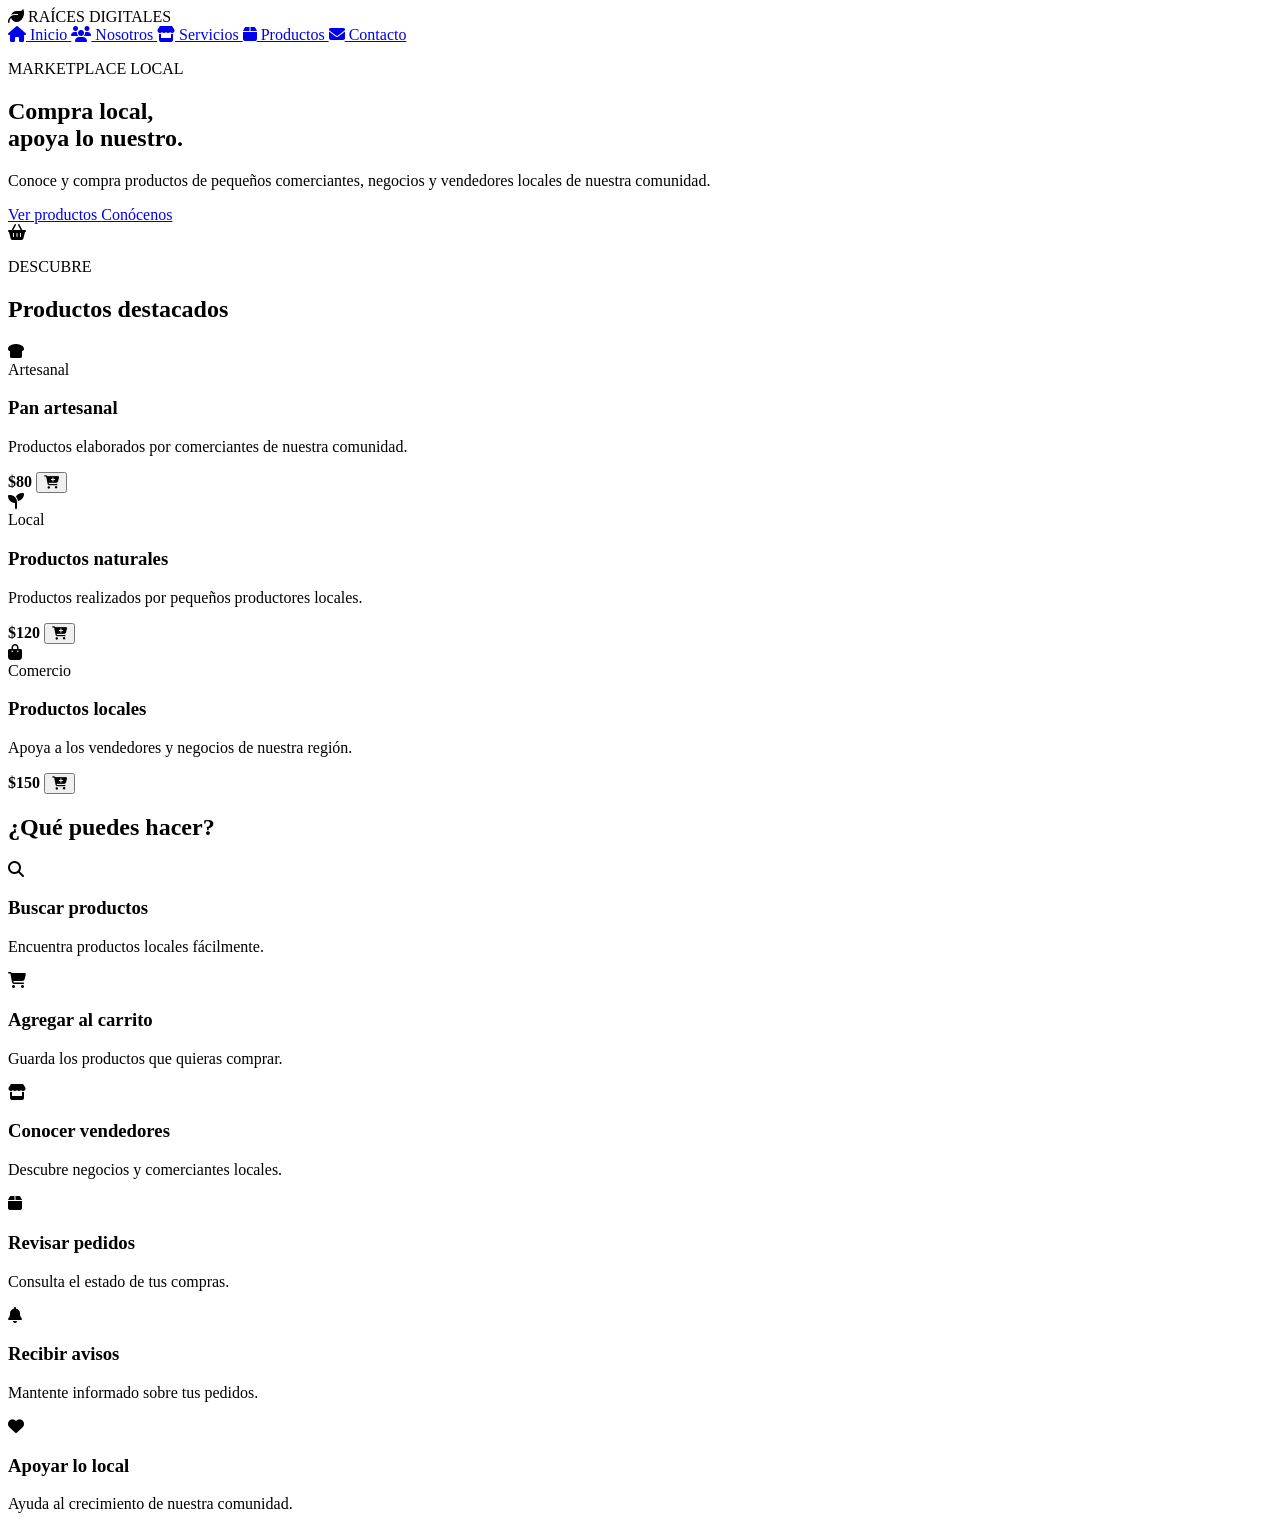
==== inicio.html @ c17b90ae "Seccion de productos y actualizacion de estatus de productos" ====
<!DOCTYPE html>
<html lang="es">

<head>
    <meta charset="UTF-8">
    <meta name="viewport" content="width=device-width, initial-scale=1.0">
    <title>Raíces Digitales</title>
    <link rel="stylesheet" href="inicio.css">
    <!-- Tipografías -->
    <link rel="preconnect" href="https://fonts.googleapis.com">
    <link rel="preconnect" href="https://fonts.gstatic.com" crossorigin>
    <link href="https://fonts.googleapis.com/css2?family=Lobster&family=Roboto+Flex:wght@300;400;500;600;700&display=swap" rel="stylesheet">
    <!-- Iconos -->
    <link rel="stylesheet" href="https://cdnjs.cloudflare.com/ajax/libs/font-awesome/6.5.2/css/all.min.css">
</head>

<body>
    <!-- ENCABEZADO -->
    <header class="header">

        <div class="logo">
            <i class="fa-solid fa-leaf"></i>
            RAÍCES DIGITALES
        </div>
        <nav class="navbar">
            <a href="inicio.html">
                <i class="fa-solid fa-house"></i>
                Inicio
            </a>
            <a href="nosotros.html">
                <i class="fa-solid fa-users"></i>
                Nosotros
            </a>
            <a href="servicios.html">
                <i class="fa-solid fa-store"></i>
                Servicios
            </a>

            <a href="productos.html">
                <i class="fa-solid fa-box"></i>
                Productos
            </a>
            <a href="contacto.html">
                <i class="fa-solid fa-envelope"></i>
                Contacto
            </a>
        </nav>
    </header>

    <main>
        <!-- PRESENTACIÓN -->
        <section class="principal">
            <div class="texto-principal">
                <p class="subtitulo">
                    MARKETPLACE LOCAL
                </p>
                <h1>
                    Compra local,<br>
                    apoya lo nuestro.
                </h1>
                <p class="descripcion">
                    Conoce y compra productos de pequeños comerciantes,
                    negocios y vendedores locales de nuestra comunidad.
                </p>
                <div class="botones">
                    <a href="servicios.html" class="btn-principal">
                        Ver productos
                    </a>
                    <a href="nosotros.html" class="btn-secundario">
                        Conócenos
                    </a>
                </div>
            </div>

            <div class="icono-principal">
                <div class="circulo">
                    <i class="fa-solid fa-basket-shopping"></i>
                </div>
            </div>
        </section>
        <!-- PRODUCTOS DESTACADOS -->
        <section class="productos">
            <div class="titulo-seccion">
                <p>DESCUBRE</p>
                <h2>
                    Productos destacados
                </h2>
            </div>
            <div class="cards">

                <div class="card">

                    <div class="imagen-card">
                        <i class="fa-solid fa-bread-slice"></i>
                    </div>

                    <div class="contenido-card">

                        <span class="categoria">
                            Artesanal
                        </span>

                        <h3>
                            Pan artesanal
                        </h3>

                        <p>
                            Productos elaborados por comerciantes
                            de nuestra comunidad.
                        </p>

                        <div class="card-abajo">

                            <strong>$80</strong>

                            <button>
                                <i class="fa-solid fa-cart-plus"></i>
                            </button>

                        </div>

                    </div>

                </div>


                <div class="card">

                    <div class="imagen-card verde">
                        <i class="fa-solid fa-seedling"></i>
                    </div>

                    <div class="contenido-card">

                        <span class="categoria">
                            Local
                        </span>

                        <h3>
                            Productos naturales
                        </h3>

                        <p>
                            Productos realizados por pequeños
                            productores locales.
                        </p>

                        <div class="card-abajo">

                            <strong>$120</strong>

                            <button>
                                <i class="fa-solid fa-cart-plus"></i>
                            </button>

                        </div>

                    </div>

                </div>


                <div class="card">

                    <div class="imagen-card azul">
                        <i class="fa-solid fa-bag-shopping"></i>
                    </div>

                    <div class="contenido-card">

                        <span class="categoria">
                            Comercio
                        </span>

                        <h3>
                            Productos locales
                        </h3>

                        <p>
                            Apoya a los vendedores y negocios
                            de nuestra región.
                        </p>

                        <div class="card-abajo">

                            <strong>$150</strong>

                            <button>
                                <i class="fa-solid fa-cart-plus"></i>
                            </button>

                        </div>

                    </div>

                </div>

            </div>

        </section>


        <!-- ACCIONES DEL MARKETPLACE -->

        <section class="acciones">

            <h2>
                ¿Qué puedes hacer?
            </h2>

            <div class="iconos">

                <div class="icono">

                    <i class="fa-solid fa-magnifying-glass"></i>

                    <h3>
                        Buscar productos
                    </h3>

                    <p>
                        Encuentra productos locales fácilmente.
                    </p>

                </div>


                <div class="icono">

                    <i class="fa-solid fa-cart-shopping"></i>

                    <h3>
                        Agregar al carrito
                    </h3>

                    <p>
                        Guarda los productos que quieras comprar.
                    </p>
                </div>
                <div class="icono">

                    <i class="fa-solid fa-store"></i>

                    <h3>
                        Conocer vendedores
                    </h3>

                    <p>
                        Descubre negocios y comerciantes locales.
                    </p>

                </div>


                <div class="icono">

                    <i class="fa-solid fa-box"></i>

                    <h3>
                        Revisar pedidos
                    </h3>

                    <p>
                        Consulta el estado de tus compras.
                    </p>

                </div>


                <div class="icono">

                    <i class="fa-solid fa-bell"></i>

                    <h3>
                        Recibir avisos
                    </h3>

                    <p>
                        Mantente informado sobre tus pedidos.
                    </p>

                </div>
                <div class="icono">

                    <i class="fa-solid fa-heart"></i>

                    <h3>
                        Apoyar lo local
                    </h3>
                    <p>
                        Ayuda al crecimiento de nuestra comunidad.
                    </p>
                </div>
            </div>
        </section>
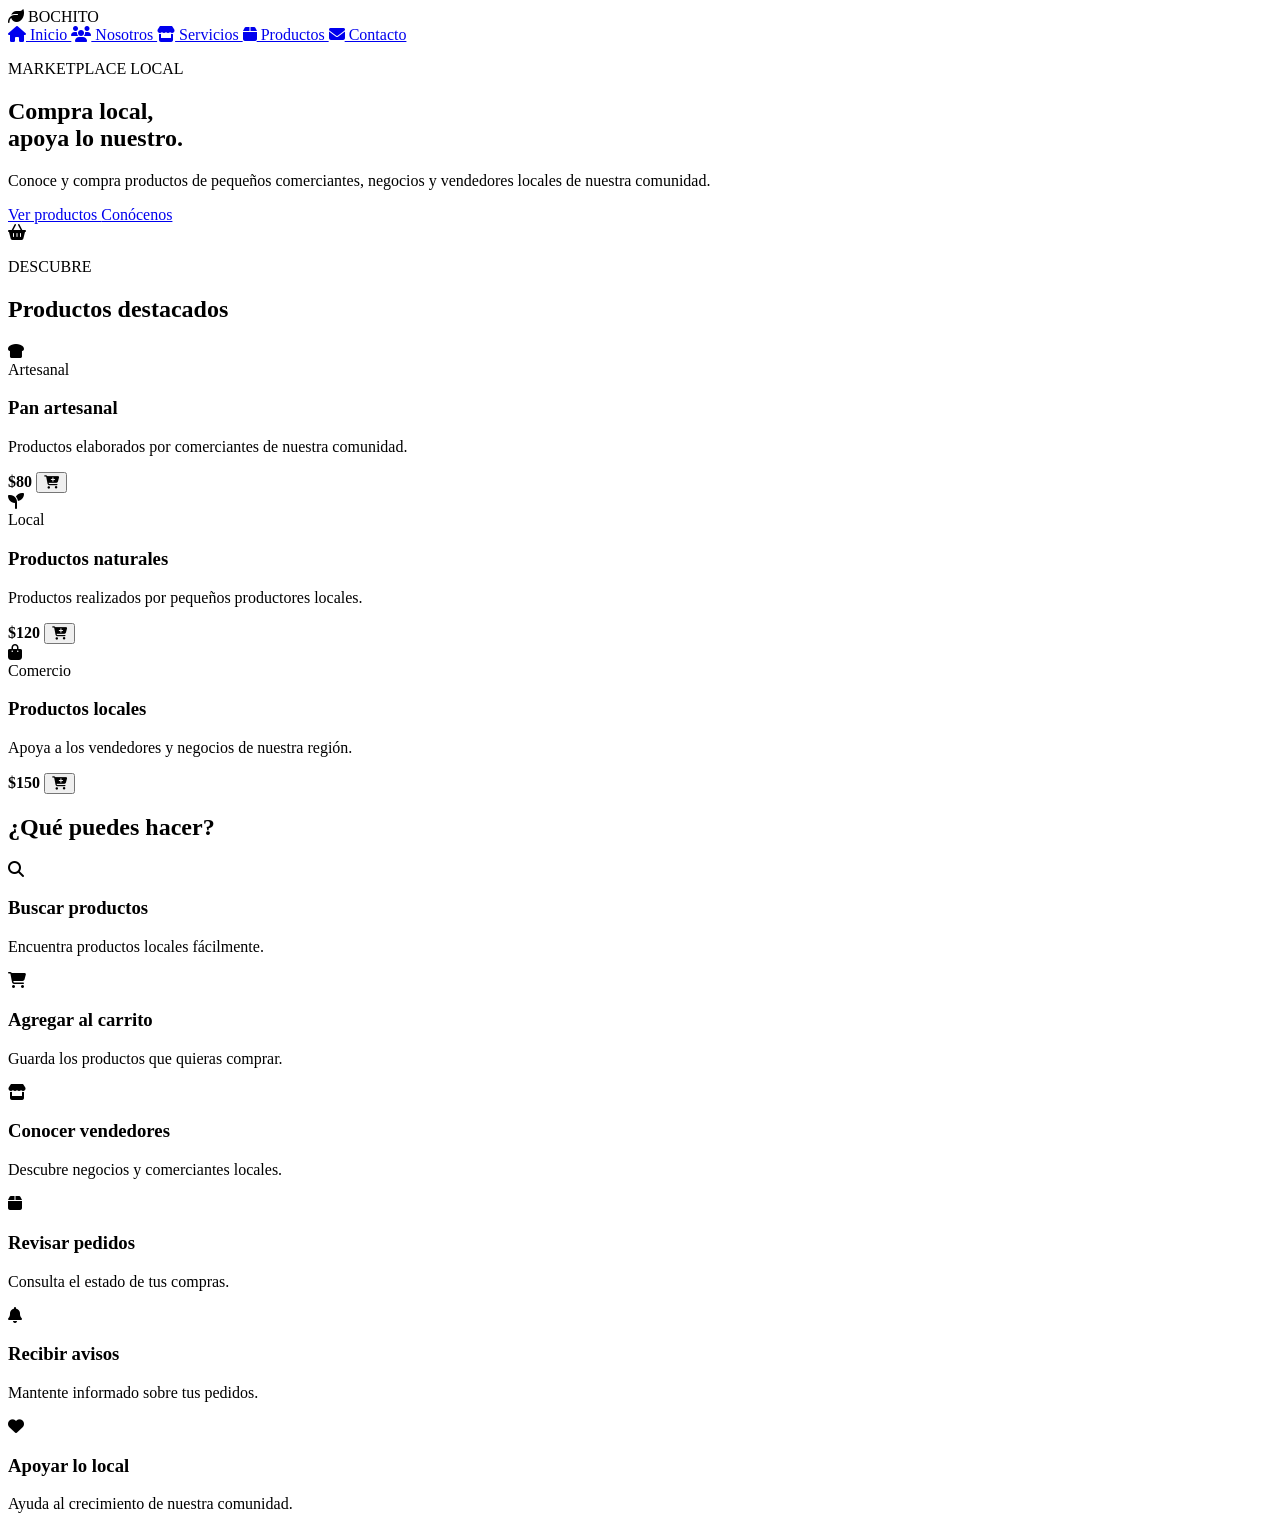
==== commit 68e2c71b: "Estructuracion en inicio" ====
--- a/inicio.html
+++ b/inicio.html
@@ -4,23 +4,20 @@
 <head>
     <meta charset="UTF-8">
     <meta name="viewport" content="width=device-width, initial-scale=1.0">
-    <title>Raíces Digitales</title>
+    <title>BOCHITO</title>
     <link rel="stylesheet" href="inicio.css">
-    <!-- Tipografías -->
     <link rel="preconnect" href="https://fonts.googleapis.com">
     <link rel="preconnect" href="https://fonts.gstatic.com" crossorigin>
     <link href="https://fonts.googleapis.com/css2?family=Lobster&family=Roboto+Flex:wght@300;400;500;600;700&display=swap" rel="stylesheet">
-    <!-- Iconos -->
     <link rel="stylesheet" href="https://cdnjs.cloudflare.com/ajax/libs/font-awesome/6.5.2/css/all.min.css">
 </head>
 
 <body>
-    <!-- ENCABEZADO -->
     <header class="header">
 
         <div class="logo">
             <i class="fa-solid fa-leaf"></i>
-            RAÍCES DIGITALES
+            BOCHITO
         </div>
         <nav class="navbar">
             <a href="inicio.html">
@@ -48,7 +45,6 @@
     </header>
 
     <main>
-        <!-- PRESENTACIÓN -->
         <section class="principal">
             <div class="texto-principal">
                 <p class="subtitulo">
@@ -78,7 +74,6 @@
                 </div>
             </div>
         </section>
-        <!-- PRODUCTOS DESTACADOS -->
         <section class="productos">
             <div class="titulo-seccion">
                 <p>DESCUBRE</p>
@@ -87,203 +82,127 @@
                 </h2>
             </div>
             <div class="cards">
-
                 <div class="card">
-
                     <div class="imagen-card">
                         <i class="fa-solid fa-bread-slice"></i>
                     </div>
-
                     <div class="contenido-card">
-
-                        <span class="categoria">
-                            Artesanal
-                        </span>
-
+                        <span class="categoria">Artesanal</span>
                         <h3>
                             Pan artesanal
                         </h3>
-
                         <p>
                             Productos elaborados por comerciantes
                             de nuestra comunidad.
                         </p>
-
                         <div class="card-abajo">
-
                             <strong>$80</strong>
-
                             <button>
                                 <i class="fa-solid fa-cart-plus"></i>
                             </button>
-
                         </div>
-
-                    </div>
-
-                </div>
-
-
+                    </div>
+                </div>
                 <div class="card">
-
                     <div class="imagen-card verde">
                         <i class="fa-solid fa-seedling"></i>
                     </div>
-
                     <div class="contenido-card">
-
                         <span class="categoria">
                             Local
                         </span>
-
                         <h3>
                             Productos naturales
                         </h3>
-
                         <p>
                             Productos realizados por pequeños
                             productores locales.
                         </p>
-
                         <div class="card-abajo">
-
                             <strong>$120</strong>
-
                             <button>
                                 <i class="fa-solid fa-cart-plus"></i>
                             </button>
-
                         </div>
-
-                    </div>
-
-                </div>
-
-
+                    </div>
+                </div>
                 <div class="card">
-
                     <div class="imagen-card azul">
                         <i class="fa-solid fa-bag-shopping"></i>
                     </div>
-
                     <div class="contenido-card">
-
                         <span class="categoria">
                             Comercio
                         </span>
-
                         <h3>
                             Productos locales
                         </h3>
-
                         <p>
                             Apoya a los vendedores y negocios
                             de nuestra región.
                         </p>
-
                         <div class="card-abajo">
-
                             <strong>$150</strong>
-
                             <button>
                                 <i class="fa-solid fa-cart-plus"></i>
                             </button>
-
                         </div>
-
-                    </div>
-
-                </div>
-
-            </div>
-
+                    </div>
+                </div>
+            </div>
         </section>
-
-
-        <!-- ACCIONES DEL MARKETPLACE -->
-
         <section class="acciones">
-
             <h2>
                 ¿Qué puedes hacer?
             </h2>
-
             <div class="iconos">
-
-                <div class="icono">
-
+                <div class="icono">
                     <i class="fa-solid fa-magnifying-glass"></i>
-
                     <h3>
                         Buscar productos
                     </h3>
-
                     <p>
                         Encuentra productos locales fácilmente.
                     </p>
-
-                </div>
-
-
-                <div class="icono">
-
+                </div>
+                <div class="icono">
                     <i class="fa-solid fa-cart-shopping"></i>
-
                     <h3>
                         Agregar al carrito
                     </h3>
-
                     <p>
                         Guarda los productos que quieras comprar.
                     </p>
                 </div>
                 <div class="icono">
-
                     <i class="fa-solid fa-store"></i>
-
                     <h3>
                         Conocer vendedores
                     </h3>
-
                     <p>
                         Descubre negocios y comerciantes locales.
                     </p>
-
-                </div>
-
-
-                <div class="icono">
-
+                </div>
+                <div class="icono">
                     <i class="fa-solid fa-box"></i>
-
                     <h3>
                         Revisar pedidos
                     </h3>
-
                     <p>
                         Consulta el estado de tus compras.
                     </p>
-
-                </div>
-
-
-                <div class="icono">
-
+                </div>
+                <div class="icono">
                     <i class="fa-solid fa-bell"></i>
-
                     <h3>
                         Recibir avisos
                     </h3>
-
                     <p>
                         Mantente informado sobre tus pedidos.
                     </p>
-
-                </div>
-                <div class="icono">
-
+                </div>
+                <div class="icono">
                     <i class="fa-solid fa-heart"></i>
-
                     <h3>
                         Apoyar lo local
                     </h3>
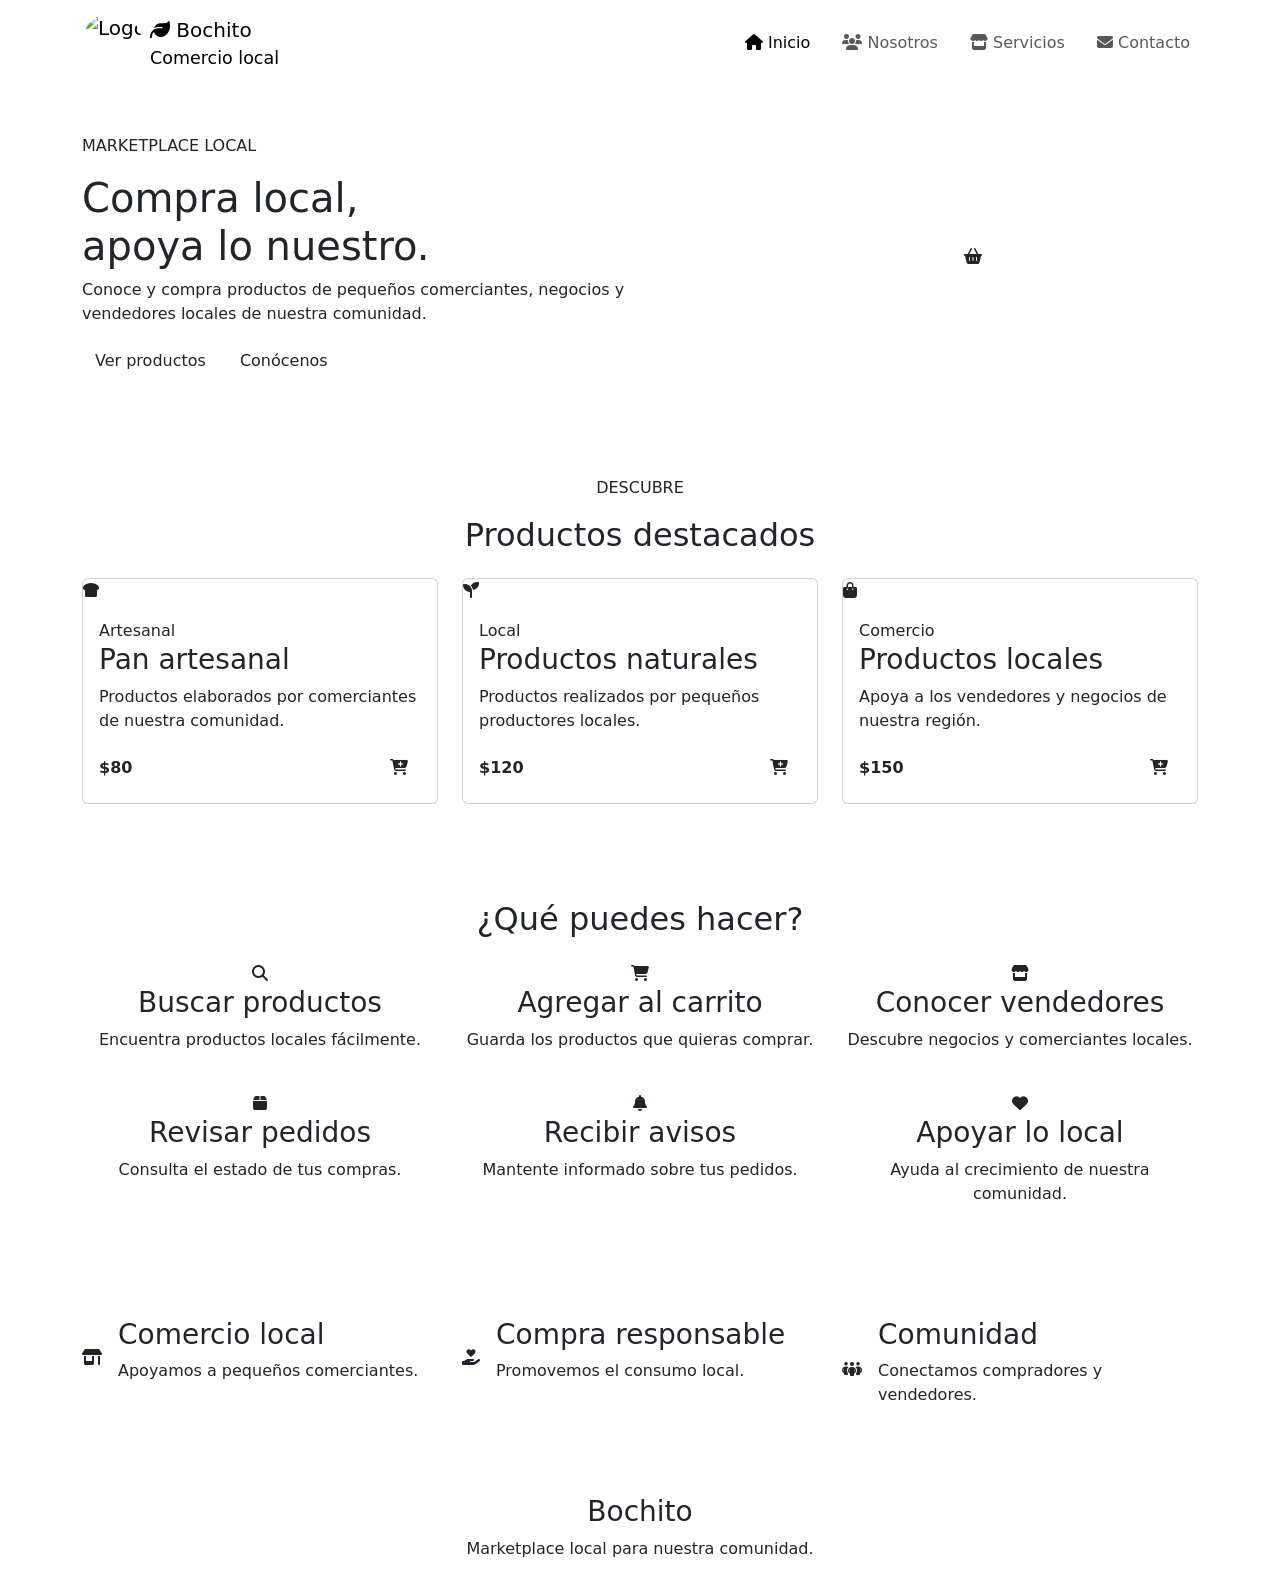
==== commit 76b0414b: "Actualizacion inicio" ====
--- a/inicio.html
+++ b/inicio.html
@@ -4,211 +4,297 @@
 <head>
     <meta charset="UTF-8">
     <meta name="viewport" content="width=device-width, initial-scale=1.0">
-    <title>BOCHITO</title>
+
+    <title>Bochito</title>
+
+    <link href="https://cdn.jsdelivr.net/npm/bootstrap@5.0.2/dist/css/bootstrap.min.css" rel="stylesheet"
+        integrity="sha384-E VSTQN3/azprG1Anm3QDgpJLIm9Nao0Yz1ztcQTwFspd3yD65VohhpuuCOmLASjC" crossorigin="anonymous">
+
+    <!-- Tu CSS (DESPUÉS de Bootstrap) -->
     <link rel="stylesheet" href="inicio.css">
+
     <link rel="preconnect" href="https://fonts.googleapis.com">
     <link rel="preconnect" href="https://fonts.gstatic.com" crossorigin>
     <link href="https://fonts.googleapis.com/css2?family=Lobster&family=Roboto+Flex:wght@300;400;500;600;700&display=swap" rel="stylesheet">
+
     <link rel="stylesheet" href="https://cdnjs.cloudflare.com/ajax/libs/font-awesome/6.5.2/css/all.min.css">
 </head>
 
 <body>
+
+    <!-- ENCABEZADO -->
     <header class="header">
-
-        <div class="logo">
-            <i class="fa-solid fa-leaf"></i>
-            BOCHITO
-        </div>
-        <nav class="navbar">
-            <a href="inicio.html">
-                <i class="fa-solid fa-house"></i>
-                Inicio
-            </a>
-            <a href="nosotros.html">
-                <i class="fa-solid fa-users"></i>
-                Nosotros
-            </a>
-            <a href="servicios.html">
-                <i class="fa-solid fa-store"></i>
-                Servicios
-            </a>
-
-            <a href="productos.html">
-                <i class="fa-solid fa-box"></i>
-                Productos
-            </a>
-            <a href="contacto.html">
-                <i class="fa-solid fa-envelope"></i>
-                Contacto
-            </a>
+        <nav class="navbar navbar-expand-lg">
+            <div class="container">
+
+                <a class="navbar-brand logo d-flex align-items-center gap-2" href="inicio.html">
+                    <img src="logo1.jpeg" alt="Logo Bochito Envíos y Ventas" width="60" height="60"
+                        class="rounded-circle d-inline-block align-text-top">
+
+                    <div class="logo-texto d-flex flex-column">
+                        <span>
+                            <i class="fa-solid fa-leaf"></i>
+                            Bochito
+                        </span>
+                        <small>Comercio local</small>
+                    </div>
+                </a>
+
+                <button class="navbar-toggler" type="button" data-bs-toggle="collapse"
+                    data-bs-target="#menuPrincipal" aria-controls="menuPrincipal"
+                    aria-expanded="false" aria-label="Mostrar menú">
+                    <span class="navbar-toggler-icon"></span>
+                </button>
+
+                <div class="collapse navbar-collapse justify-content-end" id="menuPrincipal">
+                    <ul class="navbar-nav gap-lg-3">
+                        <li class="nav-item">
+                            <a class="nav-link active" href="inicio.html"><i class="fa-solid fa-house"></i> Inicio</a>
+                        </li>
+                        <li class="nav-item">
+                            <a class="nav-link" href="nosotros.html"><i class="fa-solid fa-users"></i> Nosotros</a>
+                        </li>
+                        <li class="nav-item">
+                            <a class="nav-link" href="servicios.html"><i class="fa-solid fa-store"></i> Servicios</a>
+                        </li>
+                        <li class="nav-item">
+                            <a class="nav-link" href="contacto.html"><i class="fa-solid fa-envelope"></i> Contacto</a>
+                        </li>
+                    </ul>
+                </div>
+
+            </div>
         </nav>
     </header>
 
+
+    <!-- CONTENIDO PRINCIPAL -->
     <main>
+
+        <!-- SECCIÓN PRINCIPAL -->
         <section class="principal">
-            <div class="texto-principal">
-                <p class="subtitulo">
-                    MARKETPLACE LOCAL
-                </p>
-                <h1>
-                    Compra local,<br>
-                    apoya lo nuestro.
-                </h1>
-                <p class="descripcion">
-                    Conoce y compra productos de pequeños comerciantes,
-                    negocios y vendedores locales de nuestra comunidad.
-                </p>
-                <div class="botones">
-                    <a href="servicios.html" class="btn-principal">
-                        Ver productos
-                    </a>
-                    <a href="nosotros.html" class="btn-secundario">
-                        Conócenos
-                    </a>
-                </div>
-            </div>
-
-            <div class="icono-principal">
-                <div class="circulo">
-                    <i class="fa-solid fa-basket-shopping"></i>
+            <div class="container">
+                <div class="row align-items-center py-5">
+
+                    <div class="col-lg-7 texto-principal text-center text-lg-start">
+                        <p class="subtitulo">MARKETPLACE LOCAL</p>
+
+                        <h1>
+                            Compra local,<br>
+                            apoya lo nuestro.
+                        </h1>
+
+                        <p class="descripcion">
+                            Conoce y compra productos de pequeños comerciantes,
+                            negocios y vendedores locales de nuestra comunidad.
+                        </p>
+
+                        <div class="botones d-flex flex-wrap gap-2 justify-content-center justify-content-lg-start">
+                            <a href="servicios.html" class="btn-principal btn">Ver productos</a>
+                            <a href="nosotros.html" class="btn-secundario btn">Conócenos</a>
+                        </div>
+                    </div>
+
+                    <div class="col-lg-5 icono-principal d-none d-lg-flex justify-content-center">
+                        <div class="circulo">
+                            <i class="fa-solid fa-basket-shopping"></i>
+                        </div>
+                    </div>
+
                 </div>
             </div>
         </section>
-        <section class="productos">
-            <div class="titulo-seccion">
-                <p>DESCUBRE</p>
-                <h2>
-                    Productos destacados
-                </h2>
-            </div>
-            <div class="cards">
-                <div class="card">
-                    <div class="imagen-card">
-                        <i class="fa-solid fa-bread-slice"></i>
-                    </div>
-                    <div class="contenido-card">
-                        <span class="categoria">Artesanal</span>
-                        <h3>
-                            Pan artesanal
-                        </h3>
-                        <p>
-                            Productos elaborados por comerciantes
-                            de nuestra comunidad.
-                        </p>
-                        <div class="card-abajo">
-                            <strong>$80</strong>
-                            <button>
-                                <i class="fa-solid fa-cart-plus"></i>
-                            </button>
-                        </div>
-                    </div>
-                </div>
-                <div class="card">
-                    <div class="imagen-card verde">
-                        <i class="fa-solid fa-seedling"></i>
-                    </div>
-                    <div class="contenido-card">
-                        <span class="categoria">
-                            Local
-                        </span>
-                        <h3>
-                            Productos naturales
-                        </h3>
-                        <p>
-                            Productos realizados por pequeños
-                            productores locales.
-                        </p>
-                        <div class="card-abajo">
-                            <strong>$120</strong>
-                            <button>
-                                <i class="fa-solid fa-cart-plus"></i>
-                            </button>
-                        </div>
-                    </div>
-                </div>
-                <div class="card">
-                    <div class="imagen-card azul">
-                        <i class="fa-solid fa-bag-shopping"></i>
-                    </div>
-                    <div class="contenido-card">
-                        <span class="categoria">
-                            Comercio
-                        </span>
-                        <h3>
-                            Productos locales
-                        </h3>
-                        <p>
-                            Apoya a los vendedores y negocios
-                            de nuestra región.
-                        </p>
-                        <div class="card-abajo">
-                            <strong>$150</strong>
-                            <button>
-                                <i class="fa-solid fa-cart-plus"></i>
-                            </button>
-                        </div>
-                    </div>
+
+
+        <!-- PRODUCTOS DESTACADOS -->
+        <section class="productos py-5">
+            <div class="container">
+
+                <div class="titulo-seccion text-center mb-4">
+                    <p>DESCUBRE</p>
+                    <h2>Productos destacados</h2>
+                </div>
+
+                <div class="cards row g-4">
+
+                    <!-- TARJETA 1 -->
+                    <div class="col-12 col-md-6 col-lg-4">
+                        <div class="card h-100">
+                            <div class="imagen-card">
+                                <i class="fa-solid fa-bread-slice"></i>
+                            </div>
+                            <div class="contenido-card card-body d-flex flex-column">
+                                <span class="categoria">Artesanal</span>
+                                <h3>Pan artesanal</h3>
+                                <p>Productos elaborados por comerciantes de nuestra comunidad.</p>
+                                <div class="card-abajo mt-auto d-flex justify-content-between align-items-center">
+                                    <strong>$80</strong>
+                                    <button type="button" class="btn" aria-label="Agregar Pan artesanal al carrito">
+                                        <i class="fa-solid fa-cart-plus"></i>
+                                    </button>
+                                </div>
+                            </div>
+                        </div>
+                    </div>
+
+                    <!-- TARJETA 2 -->
+                    <div class="col-12 col-md-6 col-lg-4">
+                        <div class="card h-100">
+                            <div class="imagen-card verde">
+                                <i class="fa-solid fa-seedling"></i>
+                            </div>
+                            <div class="contenido-card card-body d-flex flex-column">
+                                <span class="categoria">Local</span>
+                                <h3>Productos naturales</h3>
+                                <p>Productos realizados por pequeños productores locales.</p>
+                                <div class="card-abajo mt-auto d-flex justify-content-between align-items-center">
+                                    <strong>$120</strong>
+                                    <button type="button" class="btn" aria-label="Agregar Productos naturales al carrito">
+                                        <i class="fa-solid fa-cart-plus"></i>
+                                    </button>
+                                </div>
+                            </div>
+                        </div>
+                    </div>
+
+                    <!-- TARJETA 3 -->
+                    <div class="col-12 col-md-6 col-lg-4">
+                        <div class="card h-100">
+                            <div class="imagen-card azul">
+                                <i class="fa-solid fa-bag-shopping"></i>
+                            </div>
+                            <div class="contenido-card card-body d-flex flex-column">
+                                <span class="categoria">Comercio</span>
+                                <h3>Productos locales</h3>
+                                <p>Apoya a los vendedores y negocios de nuestra región.</p>
+                                <div class="card-abajo mt-auto d-flex justify-content-between align-items-center">
+                                    <strong>$150</strong>
+                                    <button type="button" class="btn" aria-label="Agregar Productos locales al carrito">
+                                        <i class="fa-solid fa-cart-plus"></i>
+                                    </button>
+                                </div>
+                            </div>
+                        </div>
+                    </div>
+
                 </div>
             </div>
         </section>
-        <section class="acciones">
-            <h2>
-                ¿Qué puedes hacer?
-            </h2>
-            <div class="iconos">
-                <div class="icono">
-                    <i class="fa-solid fa-magnifying-glass"></i>
-                    <h3>
-                        Buscar productos
-                    </h3>
-                    <p>
-                        Encuentra productos locales fácilmente.
-                    </p>
-                </div>
-                <div class="icono">
-                    <i class="fa-solid fa-cart-shopping"></i>
-                    <h3>
-                        Agregar al carrito
-                    </h3>
-                    <p>
-                        Guarda los productos que quieras comprar.
-                    </p>
-                </div>
-                <div class="icono">
-                    <i class="fa-solid fa-store"></i>
-                    <h3>
-                        Conocer vendedores
-                    </h3>
-                    <p>
-                        Descubre negocios y comerciantes locales.
-                    </p>
-                </div>
-                <div class="icono">
-                    <i class="fa-solid fa-box"></i>
-                    <h3>
-                        Revisar pedidos
-                    </h3>
-                    <p>
-                        Consulta el estado de tus compras.
-                    </p>
-                </div>
-                <div class="icono">
-                    <i class="fa-solid fa-bell"></i>
-                    <h3>
-                        Recibir avisos
-                    </h3>
-                    <p>
-                        Mantente informado sobre tus pedidos.
-                    </p>
-                </div>
-                <div class="icono">
-                    <i class="fa-solid fa-heart"></i>
-                    <h3>
-                        Apoyar lo local
-                    </h3>
-                    <p>
-                        Ayuda al crecimiento de nuestra comunidad.
-                    </p>
-                </div>
-            </div>
-        </section>+
+
+        <!-- ACCIONES -->
+        <section class="acciones py-5">
+            <div class="container">
+
+                <h2 class="text-center mb-4">¿Qué puedes hacer?</h2>
+
+                <div class="iconos row g-4">
+
+                    <div class="col-12 col-sm-6 col-lg-4">
+                        <div class="icono text-center h-100">
+                            <i class="fa-solid fa-magnifying-glass"></i>
+                            <h3>Buscar productos</h3>
+                            <p>Encuentra productos locales fácilmente.</p>
+                        </div>
+                    </div>
+
+                    <div class="col-12 col-sm-6 col-lg-4">
+                        <div class="icono text-center h-100">
+                            <i class="fa-solid fa-cart-shopping"></i>
+                            <h3>Agregar al carrito</h3>
+                            <p>Guarda los productos que quieras comprar.</p>
+                        </div>
+                    </div>
+
+                    <div class="col-12 col-sm-6 col-lg-4">
+                        <div class="icono text-center h-100">
+                            <i class="fa-solid fa-store"></i>
+                            <h3>Conocer vendedores</h3>
+                            <p>Descubre negocios y comerciantes locales.</p>
+                        </div>
+                    </div>
+
+                    <div class="col-12 col-sm-6 col-lg-4">
+                        <div class="icono text-center h-100">
+                            <i class="fa-solid fa-box"></i>
+                            <h3>Revisar pedidos</h3>
+                            <p>Consulta el estado de tus compras.</p>
+                        </div>
+                    </div>
+
+                    <div class="col-12 col-sm-6 col-lg-4">
+                        <div class="icono text-center h-100">
+                            <i class="fa-solid fa-bell"></i>
+                            <h3>Recibir avisos</h3>
+                            <p>Mantente informado sobre tus pedidos.</p>
+                        </div>
+                    </div>
+
+                    <div class="col-12 col-sm-6 col-lg-4">
+                        <div class="icono text-center h-100">
+                            <i class="fa-solid fa-heart"></i>
+                            <h3>Apoyar lo local</h3>
+                            <p>Ayuda al crecimiento de nuestra comunidad.</p>
+                        </div>
+                    </div>
+
+                </div>
+            </div>
+        </section>
+
+
+        <!-- BENEFICIOS -->
+        <section class="beneficios py-5">
+            <div class="container">
+                <div class="row g-4">
+
+                    <div class="col-12 col-md-4">
+                        <div class="beneficio d-flex align-items-center gap-3">
+                            <div class="icono-beneficio"><i class="fa-solid fa-shop"></i></div>
+                            <div>
+                                <h3>Comercio local</h3>
+                                <p>Apoyamos a pequeños comerciantes.</p>
+                            </div>
+                        </div>
+                    </div>
+
+                    <div class="col-12 col-md-4">
+                        <div class="beneficio d-flex align-items-center gap-3">
+                            <div class="icono-beneficio"><i class="fa-solid fa-hand-holding-heart"></i></div>
+                            <div>
+                                <h3>Compra responsable</h3>
+                                <p>Promovemos el consumo local.</p>
+                            </div>
+                        </div>
+                    </div>
+
+                    <div class="col-12 col-md-4">
+                        <div class="beneficio d-flex align-items-center gap-3">
+                            <div class="icono-beneficio"><i class="fa-solid fa-people-group"></i></div>
+                            <div>
+                                <h3>Comunidad</h3>
+                                <p>Conectamos compradores y vendedores.</p>
+                            </div>
+                        </div>
+                    </div>
+
+                </div>
+            </div>
+        </section>
+
+    </main>
+
+    <footer class="footer text-center py-4">
+        <div class="container">
+            <h3>Bochito</h3>
+            <p class="mb-0">Marketplace local para nuestra comunidad.</p>
+        </div>
+    </footer>
+
+    <!-- Bootstrap JS (justo antes de cerrar body) -->
+    <script src="https://cdn.jsdelivr.net/npm/bootstrap@5.0.2/dist/js/bootstrap.bundle.min.js"
+        integrity="sha384-MrcW6ZMFYlzcLA8Nl+NtUVF0sA7MsXsP1UyJoMp4YLEuNSfAP+JcXn/tWtIaxVXM" crossorigin="anonymous"></script>
+
+</body>
+
+</html>
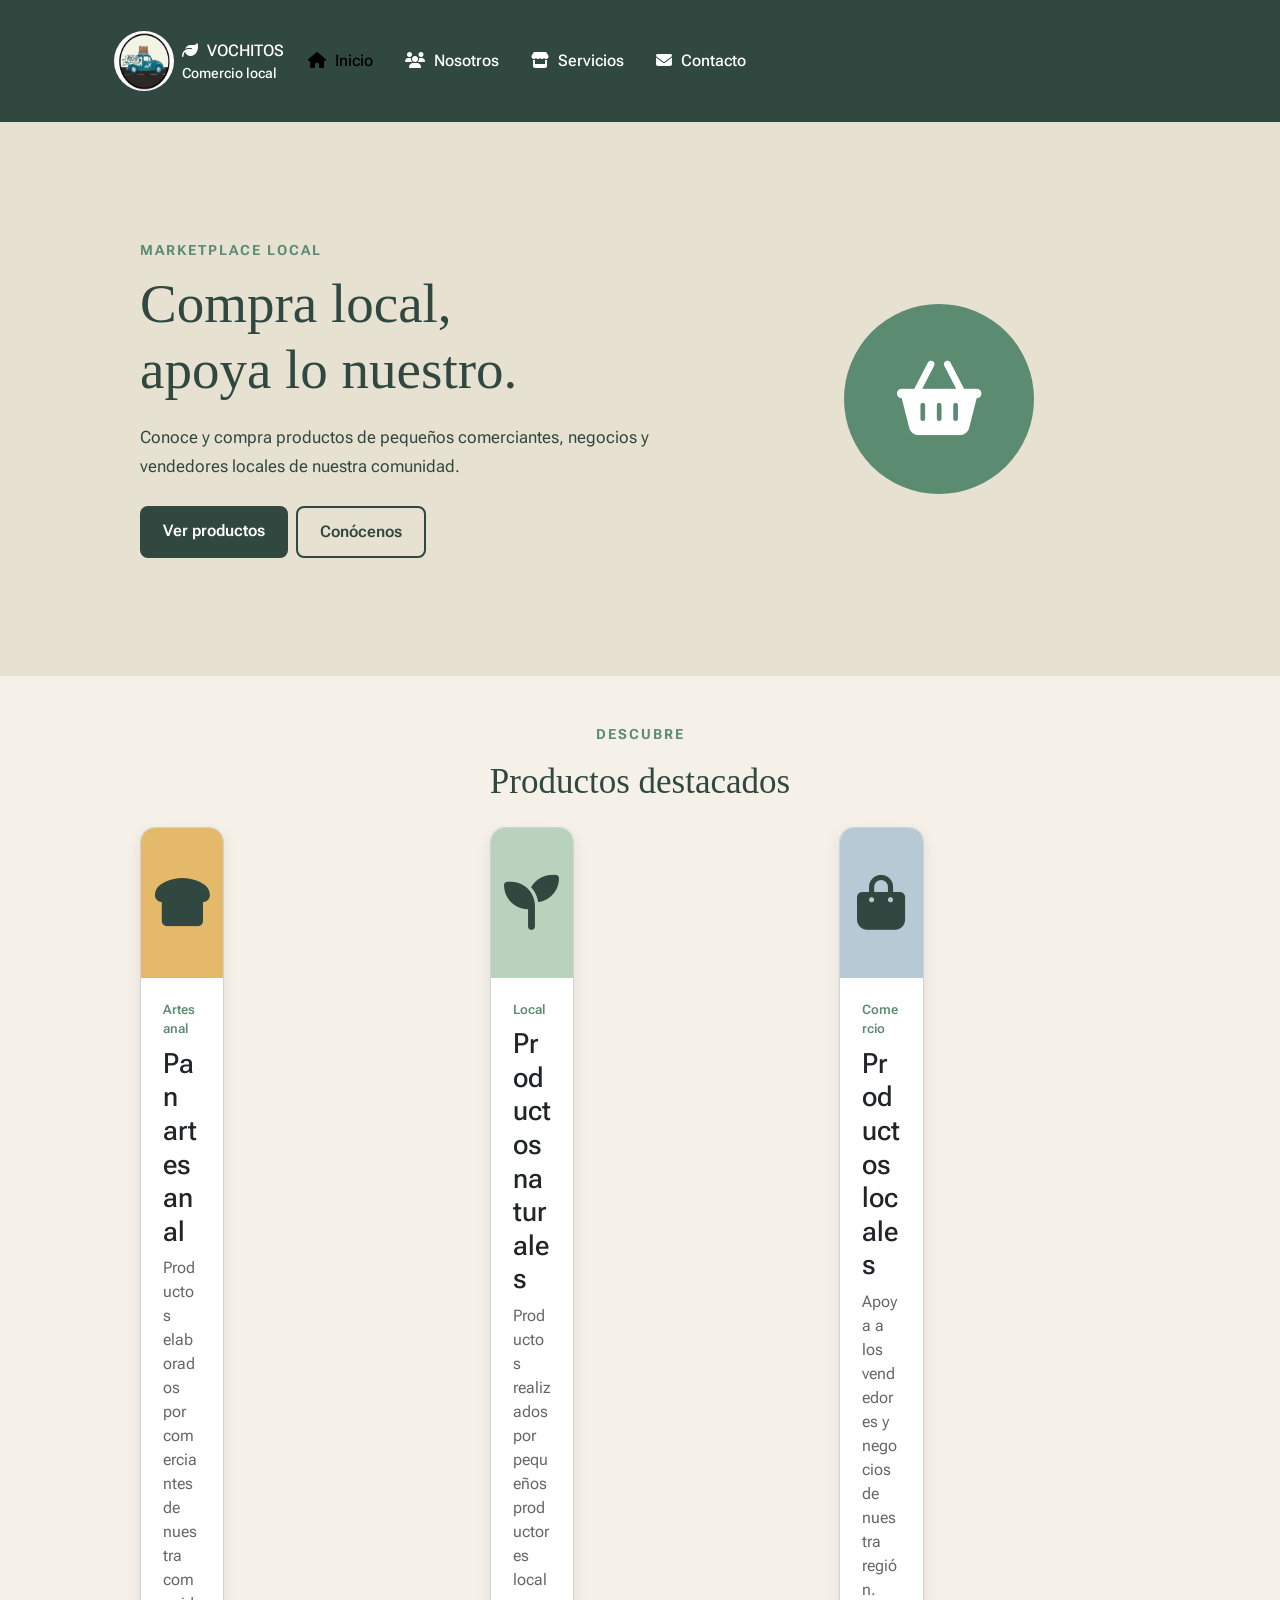
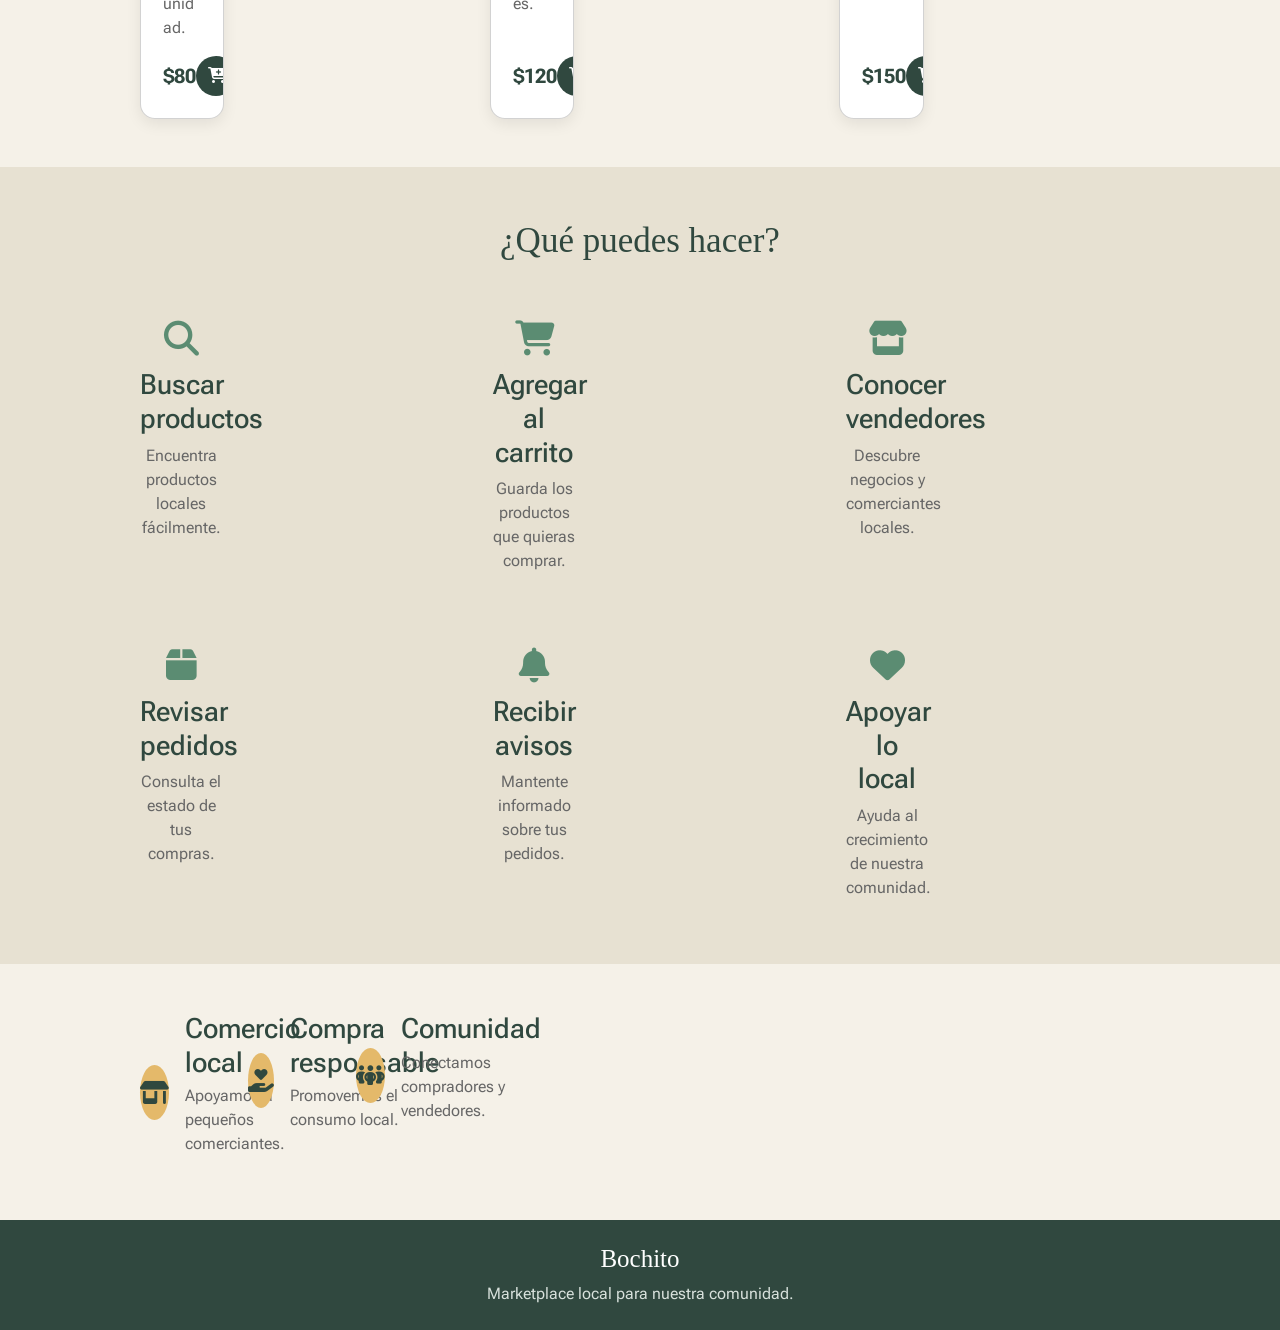
==== commit 5d17c90d: "Cambio Inicio, nosotros" ====
--- a/inicio.html
+++ b/inicio.html
@@ -8,10 +8,10 @@
     <title>Bochito</title>
 
     <link href="https://cdn.jsdelivr.net/npm/bootstrap@5.0.2/dist/css/bootstrap.min.css" rel="stylesheet"
-        integrity="sha384-E VSTQN3/azprG1Anm3QDgpJLIm9Nao0Yz1ztcQTwFspd3yD65VohhpuuCOmLASjC" crossorigin="anonymous">
+        integrity="sha384-EVSTQN3/azprG1Anm3QDgpJLIm9Nao0Yz1ztcQTwFspd3yD65VohhpuuCOmLASjC" crossorigin="anonymous">
 
     <!-- Tu CSS (DESPUÉS de Bootstrap) -->
-    <link rel="stylesheet" href="inicio.css">
+    <link rel="stylesheet" href="css/inicio.css">
 
     <link rel="preconnect" href="https://fonts.googleapis.com">
     <link rel="preconnect" href="https://fonts.gstatic.com" crossorigin>
@@ -28,13 +28,13 @@
             <div class="container">
 
                 <a class="navbar-brand logo d-flex align-items-center gap-2" href="inicio.html">
-                    <img src="logo1.jpeg" alt="Logo Bochito Envíos y Ventas" width="60" height="60"
+                    <img src="img/logo.png" alt="Logo Bochito Envíos y Ventas" width="60" height="60"
                         class="rounded-circle d-inline-block align-text-top">
 
                     <div class="logo-texto d-flex flex-column">
                         <span>
                             <i class="fa-solid fa-leaf"></i>
-                            Bochito
+                            VOCHITOS
                         </span>
                         <small>Comercio local</small>
                     </div>
--- a/css/inicio.css
+++ b/css/inicio.css
@@ -0,0 +1,335 @@
+* {
+  margin: 0;
+  padding: 0;
+  box-sizing: border-box;
+}
+
+body {
+  font-family: 'Roboto Flex', sans-serif;
+  background: #F5F1E8;
+  color: #30483F;
+}
+
+.header {
+  background: #30483F;
+  color: white;
+  padding: 18px 8%;
+  display: flex;
+  justify-content: space-between;
+  align-items: center;
+}
+
+
+.navbar {
+  display: flex;
+  gap: 25px;
+}
+
+.navbar a {
+  color: white;
+  text-decoration: none;
+  font-size: 16px;
+  font-weight: 500;
+}
+
+.navbar a:hover {
+  color: #D8A34D;
+}
+
+.navbar i {
+  margin-right: 5px;
+}
+
+.principal {
+  display: flex;
+  justify-content: space-between;
+  align-items: center;
+  padding: 70px 10%;
+  background: #E7E1D2;
+}
+
+.texto-principal {
+  max-width: 650px;
+}
+
+.subtitulo {
+  color: #5B8C72;
+  font-size: 14px;
+  font-weight: 700;
+  letter-spacing: 2px;
+  margin-bottom: 10px;
+}
+
+h1 {
+  font-family: 'Lobster', cursive;
+  font-size: 55px;
+  color: #30483F;
+  margin-bottom: 20px;
+}
+
+.descripcion {
+  font-size: 17px;
+  line-height: 1.7;
+  margin-bottom: 25px;
+}
+
+.botones {
+  display: flex;
+  gap: 15px;
+}
+
+.btn-principal,
+.btn-secundario {
+  padding: 12px 22px;
+  border-radius: 8px;
+  text-decoration: none;
+  font-weight: 600;
+}
+
+.btn-principal {
+  background: #30483F;
+  color: white;
+}
+
+.btn-secundario {
+  border: 2px solid #30483F;
+  color: #30483F;
+}
+
+.btn-principal:hover {
+  background: #5B8C72;
+}
+
+.btn-secundario:hover {
+  background: #30483F;
+  color: white;
+}
+
+.icono-principal {
+  display: flex;
+  align-items: center;
+  justify-content: center;
+}
+
+.circulo {
+  width: 190px;
+  height: 190px;
+  border-radius: 50%;
+  background: #5B8C72;
+  display: flex;
+  align-items: center;
+  justify-content: center;
+  color: white;
+  font-size: 75px;
+}
+
+.productos {
+  padding: 60px 10%;
+}
+
+.titulo-seccion {
+  text-align: center;
+  margin-bottom: 35px;
+}
+
+.titulo-seccion p {
+  color: #5B8C72;
+  font-size: 14px;
+  font-weight: 700;
+  letter-spacing: 2px;
+}
+
+.titulo-seccion h2,
+.acciones h2 {
+  font-family: 'Lobster', cursive;
+  font-size: 35px;
+  margin-top: 5px;
+}
+
+.cards {
+  display: grid;
+  grid-template-columns: repeat(3, 1fr);
+  gap: 25px;
+}
+
+.card {
+  background: white;
+  border-radius: 15px;
+  overflow: hidden;
+  box-shadow: 0 5px 15px rgba(0, 0, 0, 0.08);
+}
+
+.imagen-card {
+  height: 150px;
+  background: #E4B96A;
+  display: flex;
+  align-items: center;
+  justify-content: center;
+  font-size: 55px;
+  color: #30483F;
+}
+
+.imagen-card.verde {
+  background: #B9D2BD;
+}
+
+.imagen-card.azul {
+  background: #B8C9D6;
+}
+
+.contenido-card {
+  padding: 22px;
+}
+
+.categoria {
+  color: #5B8C72;
+  font-size: 13px;
+  font-weight: 600;
+}
+
+.contenido-card h3 {
+  margin: 8px 0;
+}
+
+.contenido-card p {
+  color: #666;
+  line-height: 1.5;
+}
+
+.card-abajo {
+  display: flex;
+  justify-content: space-between;
+  align-items: center;
+  margin-top: 20px;
+}
+
+.card-abajo strong {
+  font-size: 20px;
+  color: #30483F;
+}
+
+.card-abajo button {
+  width: 40px;
+  height: 40px;
+  border: none;
+  border-radius: 50%;
+  background: #30483F;
+  color: white;
+  cursor: pointer;
+}
+
+.acciones {
+  padding: 55px 10%;
+  background: #E7E1D2;
+  text-align: center;
+}
+
+.iconos {
+  display: grid;
+  grid-template-columns: repeat(3, 1fr);
+  gap: 35px;
+  margin-top: 35px;
+}
+
+.icono i {
+  font-size: 35px;
+  color: #5B8C72;
+  margin-bottom: 12px;
+}
+
+.icono h3 {
+  margin-bottom: 8px;
+}
+
+.icono p {
+  color: #666;
+  line-height: 1.5;
+}
+
+.beneficios {
+  padding: 45px 10%;
+  display: grid;
+  grid-template-columns: repeat(3, 1fr);
+  gap: 25px;
+}
+
+.beneficio {
+  display: flex;
+  align-items: center;
+  gap: 15px;
+}
+
+.icono-beneficio {
+  width: 55px;
+  height: 55px;
+  border-radius: 50%;
+  background: #E4B96A;
+  display: flex;
+  align-items: center;
+  justify-content: center;
+  font-size: 23px;
+}
+
+.beneficio h3 {
+  margin-bottom: 5px;
+}
+
+.beneficio p {
+  color: #666;
+}
+
+.footer {
+  background: #30483F;
+  color: white;
+  text-align: center;
+  padding: 30px;
+}
+
+.footer h3 {
+  font-family: 'Lobster', cursive;
+  font-size: 25px;
+  margin-bottom: 8px;
+}
+
+.footer p {
+  color: #D8E1DC;
+}
+
+@media (max-width: 768px) {
+  .header {
+    flex-direction: column;
+    gap: 15px;
+  }
+
+  .navbar {
+    flex-wrap: wrap;
+    justify-content: center;
+    gap: 15px;
+  }
+
+  .principal {
+    flex-direction: column;
+    text-align: center;
+    gap: 35px;
+  }
+
+  h1 {
+    font-size: 42px;
+  }
+
+  .botones {
+    justify-content: center;
+  }
+
+  .cards {
+    grid-template-columns: 1fr;
+  }
+
+  .iconos {
+    grid-template-columns: 1fr;
+  }
+
+  .beneficios {
+    grid-template-columns: 1fr;
+  }
+}
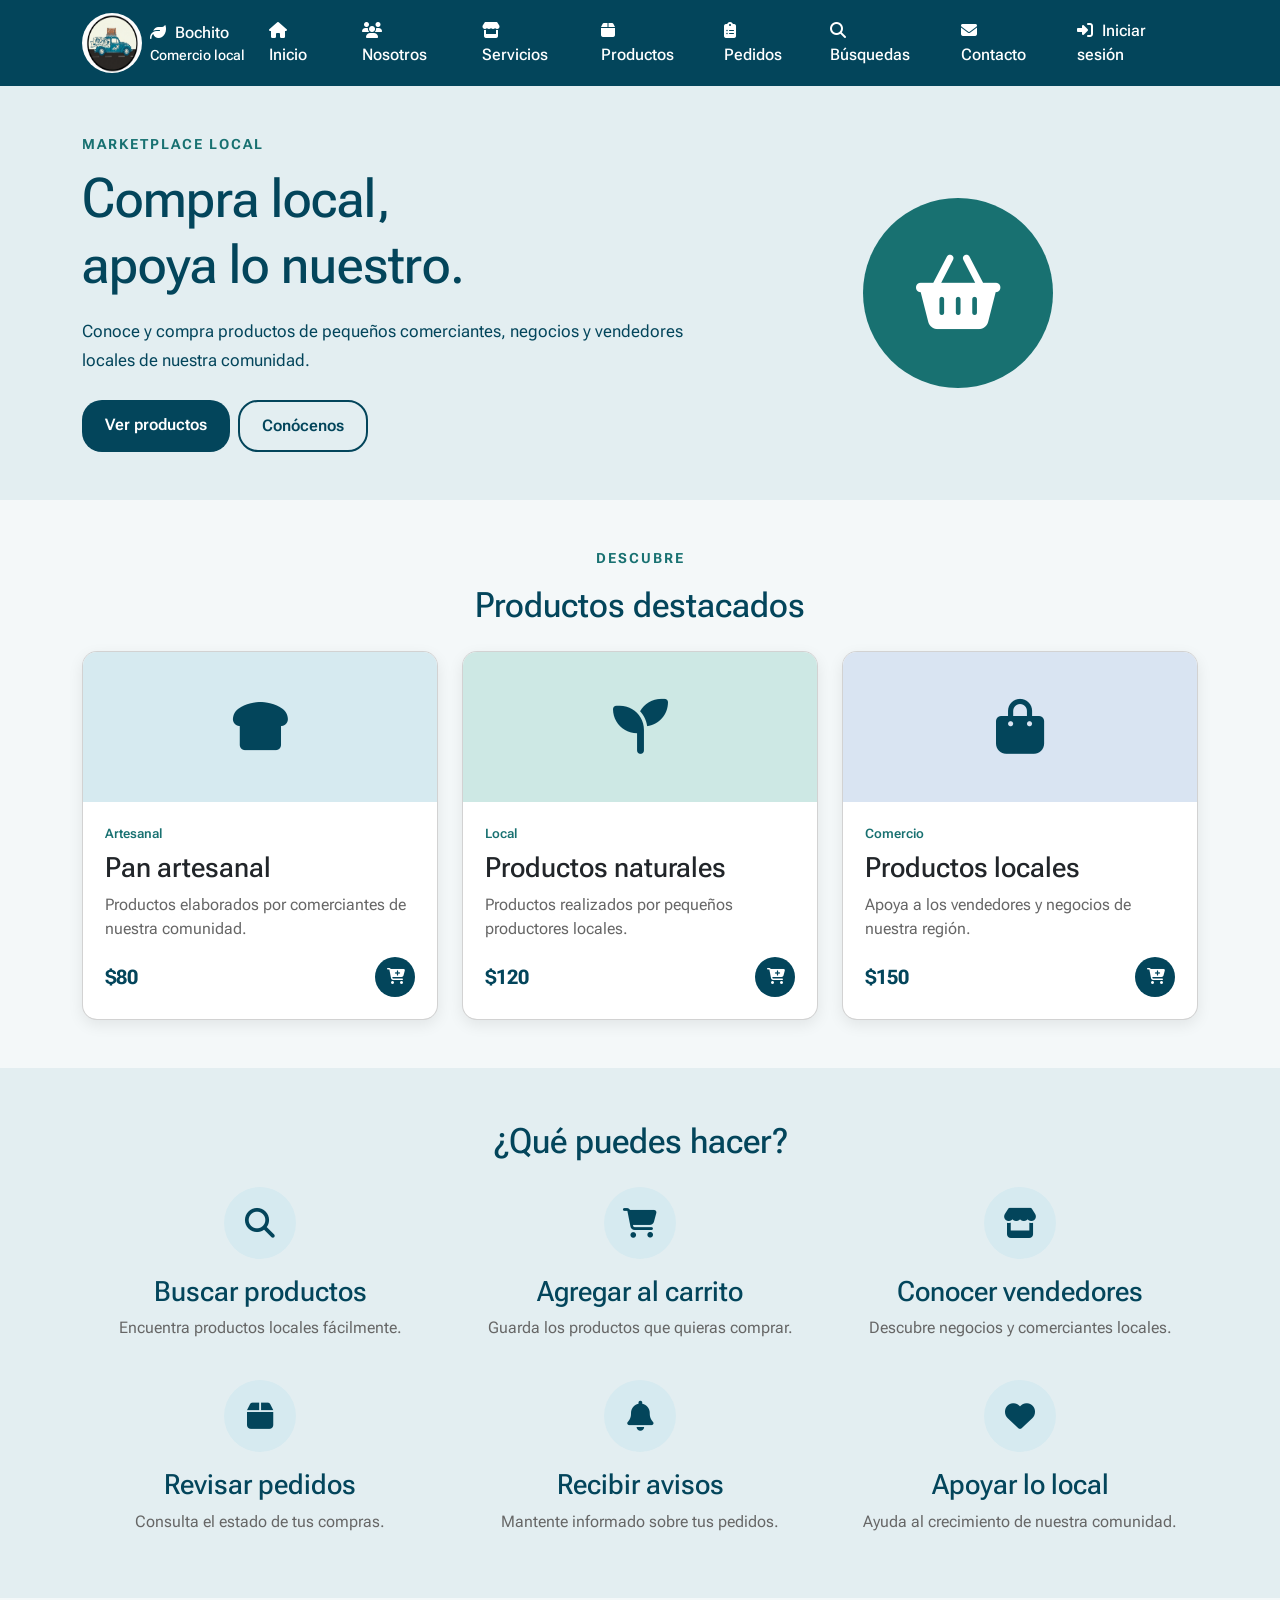
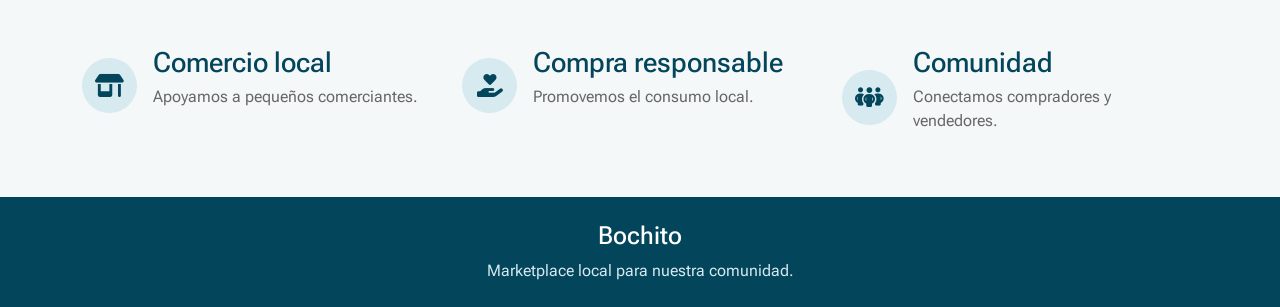
==== commit 2798e45c: "Requerimientos faltantes RF01, RF02, RF04 y RF04" ====
--- a/inicio.html
+++ b/inicio.html
@@ -5,17 +5,16 @@
     <meta charset="UTF-8">
     <meta name="viewport" content="width=device-width, initial-scale=1.0">
 
-    <title>Bochito</title>
+    <title>Inicio - Bochito Envíos y Ventas</title>
 
     <link href="https://cdn.jsdelivr.net/npm/bootstrap@5.0.2/dist/css/bootstrap.min.css" rel="stylesheet"
         integrity="sha384-EVSTQN3/azprG1Anm3QDgpJLIm9Nao0Yz1ztcQTwFspd3yD65VohhpuuCOmLASjC" crossorigin="anonymous">
 
-    <!-- Tu CSS (DESPUÉS de Bootstrap) -->
     <link rel="stylesheet" href="css/inicio.css">
 
     <link rel="preconnect" href="https://fonts.googleapis.com">
     <link rel="preconnect" href="https://fonts.gstatic.com" crossorigin>
-    <link href="https://fonts.googleapis.com/css2?family=Lobster&family=Roboto+Flex:wght@300;400;500;600;700&display=swap" rel="stylesheet">
+    <link href="https://fonts.googleapis.com/css2?family=Roboto+Flex:wght@300;400;500;600;700&display=swap" rel="stylesheet">
 
     <link rel="stylesheet" href="https://cdnjs.cloudflare.com/ajax/libs/font-awesome/6.5.2/css/all.min.css">
 </head>
@@ -24,7 +23,7 @@
 
     <!-- ENCABEZADO -->
     <header class="header">
-        <nav class="navbar navbar-expand-lg">
+        <nav class="navbar navbar-expand-lg navbar-dark">
             <div class="container">
 
                 <a class="navbar-brand logo d-flex align-items-center gap-2" href="inicio.html">
@@ -34,7 +33,7 @@
                     <div class="logo-texto d-flex flex-column">
                         <span>
                             <i class="fa-solid fa-leaf"></i>
-                            VOCHITOS
+                            Bochito
                         </span>
                         <small>Comercio local</small>
                     </div>
@@ -58,7 +57,19 @@
                             <a class="nav-link" href="servicios.html"><i class="fa-solid fa-store"></i> Servicios</a>
                         </li>
                         <li class="nav-item">
+                            <a class="nav-link" href="productos.html"><i class="fa-solid fa-box"></i> Productos</a>
+                        </li>
+                        <li class="nav-item">
+                            <a class="nav-link" href="pedidos.html"><i class="fa-solid fa-clipboard-list"></i> Pedidos</a>
+                        </li>
+                        <li class="nav-item">
+                            <a class="nav-link" href="busquedas.html"><i class="fa-solid fa-magnifying-glass"></i> Búsquedas</a>
+                        </li>
+                        <li class="nav-item">
                             <a class="nav-link" href="contacto.html"><i class="fa-solid fa-envelope"></i> Contacto</a>
+                        </li>
+                        <li class="nav-item">
+                            <a class="nav-link" href="iniciosesion.html"><i class="fa-solid fa-right-to-bracket"></i> Iniciar sesión</a>
                         </li>
                     </ul>
                 </div>
--- a/css/inicio.css
+++ b/css/inicio.css
@@ -6,26 +6,18 @@
 
 body {
   font-family: 'Roboto Flex', sans-serif;
-  background: #F5F1E8;
-  color: #30483F;
+  background: #f4f8f9;
+  color: #03455b;
 }
 
 .header {
-  background: #30483F;
-  color: white;
-  padding: 18px 8%;
-  display: flex;
-  justify-content: space-between;
-  align-items: center;
-}
-
-
-.navbar {
-  display: flex;
-  gap: 25px;
-}
-
-.navbar a {
+  background: #03455b;
+  color: white;
+}
+
+
+.navbar a,
+.navbar .nav-link {
   color: white;
   text-decoration: none;
   font-size: 16px;
@@ -33,7 +25,7 @@
 }
 
 .navbar a:hover {
-  color: #D8A34D;
+  color: #f2a900;
 }
 
 .navbar i {
@@ -41,11 +33,7 @@
 }
 
 .principal {
-  display: flex;
-  justify-content: space-between;
-  align-items: center;
-  padding: 70px 10%;
-  background: #E7E1D2;
+  background: #e3eef1;
 }
 
 .texto-principal {
@@ -53,7 +41,7 @@
 }
 
 .subtitulo {
-  color: #5B8C72;
+  color: #187171;
   font-size: 14px;
   font-weight: 700;
   letter-spacing: 2px;
@@ -61,9 +49,9 @@
 }
 
 h1 {
-  font-family: 'Lobster', cursive;
+  font-family: 'Roboto Flex', sans-serif;
   font-size: 55px;
-  color: #30483F;
+  color: #03455b;
   margin-bottom: 20px;
 }
 
@@ -73,58 +61,43 @@
   margin-bottom: 25px;
 }
 
-.botones {
-  display: flex;
-  gap: 15px;
-}
-
 .btn-principal,
 .btn-secundario {
   padding: 12px 22px;
-  border-radius: 8px;
+  border-radius: 20px;
   text-decoration: none;
   font-weight: 600;
 }
 
 .btn-principal {
-  background: #30483F;
+  background: #03455b;
   color: white;
 }
 
 .btn-secundario {
-  border: 2px solid #30483F;
-  color: #30483F;
+  border: 2px solid #03455b;
+  color: #03455b;
 }
 
 .btn-principal:hover {
-  background: #5B8C72;
+  background: #187171;
 }
 
 .btn-secundario:hover {
-  background: #30483F;
-  color: white;
-}
-
-.icono-principal {
-  display: flex;
-  align-items: center;
-  justify-content: center;
+  background: #03455b;
+  color: white;
 }
 
 .circulo {
   width: 190px;
   height: 190px;
   border-radius: 50%;
-  background: #5B8C72;
+  background: #187171;
   display: flex;
   align-items: center;
   justify-content: center;
   color: white;
   font-size: 75px;
-}
-
-.productos {
-  padding: 60px 10%;
 }
 
 .titulo-seccion {
@@ -133,7 +106,7 @@
 }
 
 .titulo-seccion p {
-  color: #5B8C72;
+  color: #187171;
   font-size: 14px;
   font-weight: 700;
   letter-spacing: 2px;
@@ -141,15 +114,9 @@
 
 .titulo-seccion h2,
 .acciones h2 {
-  font-family: 'Lobster', cursive;
+  font-family: 'Roboto Flex', sans-serif;
   font-size: 35px;
   margin-top: 5px;
-}
-
-.cards {
-  display: grid;
-  grid-template-columns: repeat(3, 1fr);
-  gap: 25px;
 }
 
 .card {
@@ -161,20 +128,20 @@
 
 .imagen-card {
   height: 150px;
-  background: #E4B96A;
+  background: #d6eaf0;
   display: flex;
   align-items: center;
   justify-content: center;
   font-size: 55px;
-  color: #30483F;
+  color: #03455b;
 }
 
 .imagen-card.verde {
-  background: #B9D2BD;
+  background: #cde8e4;
 }
 
 .imagen-card.azul {
-  background: #B8C9D6;
+  background: #d9e4f2;
 }
 
 .contenido-card {
@@ -182,7 +149,7 @@
 }
 
 .categoria {
-  color: #5B8C72;
+  color: #187171;
   font-size: 13px;
   font-weight: 600;
 }
@@ -205,7 +172,7 @@
 
 .card-abajo strong {
   font-size: 20px;
-  color: #30483F;
+  color: #03455b;
 }
 
 .card-abajo button {
@@ -213,28 +180,28 @@
   height: 40px;
   border: none;
   border-radius: 50%;
-  background: #30483F;
+  background: #03455b;
   color: white;
   cursor: pointer;
 }
 
 .acciones {
-  padding: 55px 10%;
-  background: #E7E1D2;
+  background: #e3eef1;
   text-align: center;
 }
 
-.iconos {
-  display: grid;
-  grid-template-columns: repeat(3, 1fr);
-  gap: 35px;
-  margin-top: 35px;
-}
-
+/* Iconos delineados dentro de círculo con fondo tenue (guía de diseño) */
 .icono i {
-  font-size: 35px;
-  color: #5B8C72;
-  margin-bottom: 12px;
+  width: 72px;
+  height: 72px;
+  border-radius: 50%;
+  background: #d6eaf0;
+  display: inline-flex;
+  align-items: center;
+  justify-content: center;
+  font-size: 30px;
+  color: #03455b;
+  margin-bottom: 16px;
 }
 
 .icono h3 {
@@ -246,24 +213,11 @@
   line-height: 1.5;
 }
 
-.beneficios {
-  padding: 45px 10%;
-  display: grid;
-  grid-template-columns: repeat(3, 1fr);
-  gap: 25px;
-}
-
-.beneficio {
-  display: flex;
-  align-items: center;
-  gap: 15px;
-}
-
 .icono-beneficio {
   width: 55px;
   height: 55px;
   border-radius: 50%;
-  background: #E4B96A;
+  background: #d6eaf0;
   display: flex;
   align-items: center;
   justify-content: center;
@@ -279,57 +233,25 @@
 }
 
 .footer {
-  background: #30483F;
+  background: #03455b;
   color: white;
   text-align: center;
   padding: 30px;
 }
 
 .footer h3 {
-  font-family: 'Lobster', cursive;
+  font-family: 'Roboto Flex', sans-serif;
   font-size: 25px;
   margin-bottom: 8px;
 }
 
 .footer p {
-  color: #D8E1DC;
-}
-
+  color: #d6eaf0;
+}
+
+/* El layout responsivo lo da la rejilla de Bootstrap */
 @media (max-width: 768px) {
-  .header {
-    flex-direction: column;
-    gap: 15px;
-  }
-
-  .navbar {
-    flex-wrap: wrap;
-    justify-content: center;
-    gap: 15px;
-  }
-
-  .principal {
-    flex-direction: column;
-    text-align: center;
-    gap: 35px;
-  }
-
   h1 {
     font-size: 42px;
   }
-
-  .botones {
-    justify-content: center;
-  }
-
-  .cards {
-    grid-template-columns: 1fr;
-  }
-
-  .iconos {
-    grid-template-columns: 1fr;
-  }
-
-  .beneficios {
-    grid-template-columns: 1fr;
-  }
-}+}
